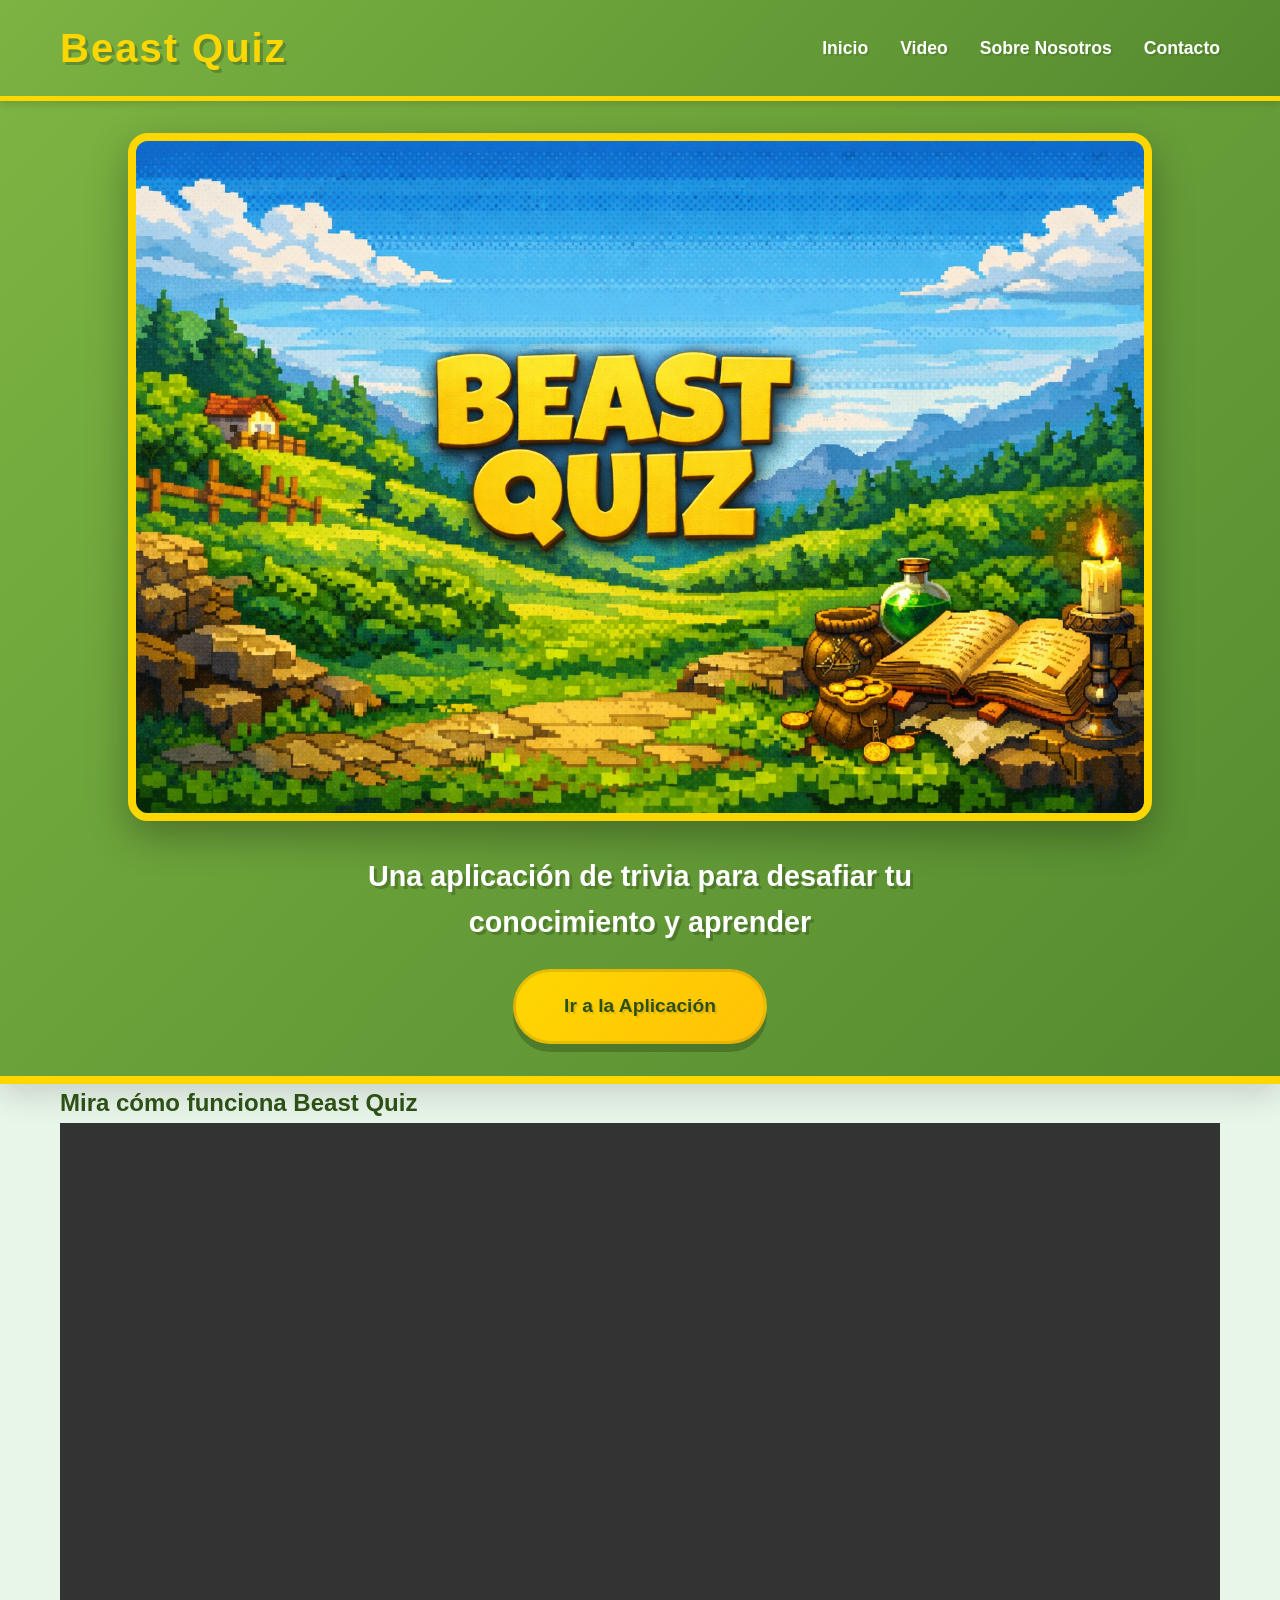
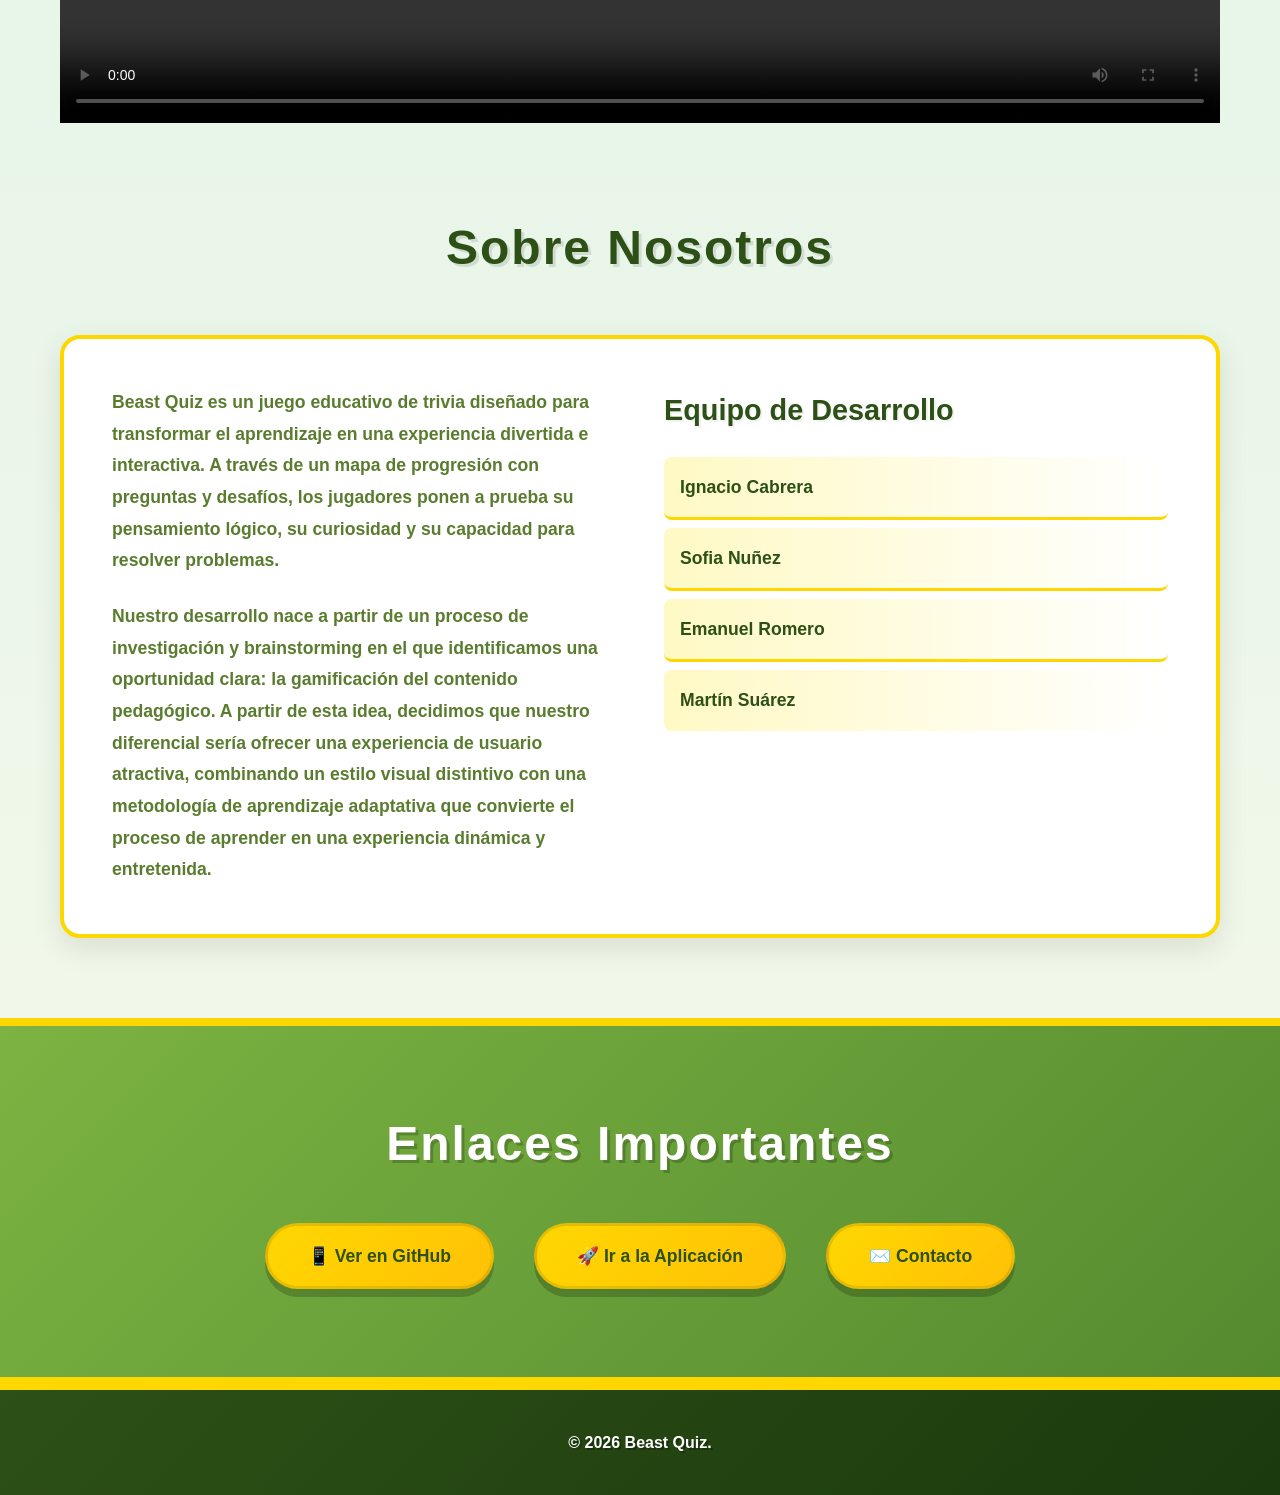
==== index.html @ 19cadb0a "landin page" ====
<!DOCTYPE html>
<html lang="es">
<head>
    <meta charset="UTF-8">
    <meta name="viewport" content="width=device-width, initial-scale=1.0">
    <title> Beast Quiz </title>
    <link rel="stylesheet" href="styles.css">
</head>
<body>
    <!-- HEADER / NAVEGACIÓN -->
    <header class="header">
        <div class="container">
            <div class="logo">
                <h1>Beast Quiz</h1>
            </div>
            <nav class="navbar">
                <ul>
                    <li><a href="#inicio">Inicio</a></li>
                    <li><a href="#video">Video</a></li>
                    <li><a href="#sobre-nosotros">Sobre Nosotros</a></li>
                    <li><a href="#contacto">Contacto</a></li>
                </ul>
            </nav>
        </div>
    </header>

    <!-- SECCIÓN INTRO / HERO BANNER -->
    <section id="inicio" class="hero">
        <div class="hero-content">
            <img src="img/banner2.png" alt="Banner del proyecto" class="hero-image">
            <div class="hero-text">
                <p class="tagline">Una aplicación de trivia para desafiar tu conocimiento y aprender</p>
                <a href="https://bandw-questions.web.app/" class="btn btn-primary">Ir a la Aplicación</a>
            </div>
        </div>
    </section>

    <!-- SECCIÓN VIDEO -->
    <section id="video" class="video-section">
        <div class="container">
            <h2>Mira cómo funciona Beast Quiz</h2>
            <div class="video-container">              
                <video width="100%" height="600" controls>
                    <source src="videos/Demo.mp4" type="video/mp4">
                    Tu navegador no soporta videos HTML5
                </video>
            </div>
        </div>
    </section>

    <!-- SECCIÓN SOBRE NOSOTROS -->
    <section id="sobre-nosotros" class="about">
        <div class="container">
            <h2>Sobre Nosotros</h2>
            <div class="about-content">
                <div class="about-text">
                    <p>
                        Beast Quiz es un juego educativo de trivia diseñado para transformar el aprendizaje en una experiencia divertida e interactiva. A través de un mapa de progresión con preguntas y desafíos, los jugadores ponen a prueba su pensamiento lógico, su curiosidad y su capacidad para resolver problemas.
                    </p>
                    <p>
                        Nuestro desarrollo nace a partir de un proceso de investigación y brainstorming en el que identificamos una oportunidad clara: la gamificación del contenido pedagógico. A partir de esta idea, decidimos que nuestro diferencial sería ofrecer una experiencia de usuario atractiva, combinando un estilo visual distintivo con una metodología de aprendizaje adaptativa que convierte el proceso de aprender en una experiencia dinámica y entretenida.
                    </p>
                </div>
                <div class="team">
                    <h3>Equipo de Desarrollo</h3>
                    <ul class="team-list">
                        <li>Ignacio Cabrera</li>
                        <li>Sofia Nuñez</li>
                        <li>Emanuel Romero</li>
                        <li>Martín Suárez</li>
                    </ul>
                </div>
            </div>
        </div>
    </section>

    <!-- SECCIÓN CONTACTO / FOOTER -->
    <section id="contacto" class="contact">
        <div class="container">
            <h2>Enlaces Importantes</h2>
            <div class="contact-links">
                <a href="https://github.com/padredemellis/trivia-mvp.git" class="link-btn" target="_blank">📱 Ver en GitHub</a>
                <a href="https://bandw-questions.web.app/" class="link-btn" target="_blank">🚀 Ir a la Aplicación</a>
                <a href="contacto.html" class="link-btn">✉️ Contacto</a>
            </div>
        </div>
    </section>

    <!-- FOOTER -->
    <footer class="footer">
        <div class="container">
            <p>&copy; 2026 Beast Quiz.</p>
        </div>
    </footer>

</body>
</html>
---- styles.css ----
/* ===========================
   VARIABLES Y RESET
   =========================== */
:root {
    --primary-color: #FFD700;
    --secondary-color: #FF6B6B;
    --accent-color: #4CAF50;
    --text-dark: #2D5016;
    --text-light: #5A7C2E;
    --bg-light: #E8F5E9;
    --bg-white: #FFFFFF;
    --border-color: #C8E6C9;
    --shadow: 0 10px 30px rgba(0, 0, 0, 0.15);
    --shadow-sm: 0 4px 6px rgba(0, 0, 0, 0.1);
    --green-bg: linear-gradient(135deg, #7CB342 0%, #558B2F 100%);
}

* {
    margin: 0;
    padding: 0;
    box-sizing: border-box;
}

html {
    scroll-behavior: smooth;
}

body {
    font-family: 'Comic Sans MS', 'Trebuchet MS', cursive, sans-serif;
    color: var(--text-dark);
    background-color: var(--bg-light);
    line-height: 1.6;
}

/* ===========================
   CONTENEDOR
   =========================== */
.container {
    max-width: 1200px;
    margin: 0 auto;
    padding: 0 20px;
}

/* ===========================
   HEADER / NAVEGACIÓN
   =========================== */
.header {
    background: linear-gradient(135deg, #7CB342 0%, #558B2F 100%);
    box-shadow: var(--shadow-sm);
    position: sticky;
    top: 0;
    z-index: 100;
    border-bottom: 5px solid var(--primary-color);
}

.header .container {
    display: flex;
    justify-content: space-between;
    align-items: center;
    padding: 1rem 20px;
}

.logo h1 {
    font-size: 2.5rem;
    color: var(--primary-color);
    font-weight: 900;
    text-shadow: 3px 3px 0px rgba(0, 0, 0, 0.2);
    letter-spacing: 2px;
}

.navbar ul {
    display: flex;
    list-style: none;
    gap: 2rem;
}

.navbar a {
    text-decoration: none;
    color: white;
    font-weight: 700;
    transition: all 0.3s ease;
    font-size: 1.1rem;
    text-shadow: 2px 2px 0px rgba(0, 0, 0, 0.1);
}

.navbar a:hover {
    color: var(--primary-color);
    transform: scale(1.1);
}

/* ===========================
   SECCIÓN HERO / INTRO
   =========================== */
.hero {
    background: linear-gradient(135deg, #7CB342 0%, #558B2F 100%);
    color: white;
    padding: 2rem 0;
    text-align: center;
    border-bottom: 8px solid var(--primary-color);
    box-shadow: var(--shadow);
}

.hero-content {
    display: flex;
    flex-direction: column;
    align-items: center;
    gap: 2rem;
}

.hero-image {
    width: 80%;
    max-width: 100%;
    height: auto;
    border-radius: 20px;
    box-shadow: 0 15px 40px rgba(0, 0, 0, 0.3);
    object-fit: cover;
    border: 8px solid var(--primary-color);
}

.hero-text {
    display: flex;
    flex-direction: column;
    gap: 1.5rem;
    align-items: center;
}

.project-title {
    font-size: 4rem;
    font-weight: 900;
    margin-bottom: 0.5rem;
    text-shadow: 4px 4px 0px rgba(0, 0, 0, 0.3),
                 0 0 20px rgba(255, 215, 0, 0.5);
    color: var(--primary-color);
    letter-spacing: 3px;
}

.tagline {
    font-size: 1.8rem;
    font-weight: 700;
    color: white;
    text-shadow: 3px 3px 0px rgba(0, 0, 0, 0.2);
    max-width: 600px;
}

/* ===========================
   BOTONES
   =========================== */
.btn {
    display: inline-block;
    padding: 1.2rem 3rem;
    border-radius: 50px;
    text-decoration: none;
    font-weight: 800;
    transition: all 0.3s ease;
    border: none;
    cursor: pointer;
    font-size: 1.2rem;
    text-shadow: 2px 2px 0px rgba(0, 0, 0, 0.1);
    box-shadow: 0 8px 0px rgba(0, 0, 0, 0.2);
    transform: translateY(0);
}

.btn-primary {
    background: linear-gradient(135deg, var(--primary-color) 0%, #FFC107 100%);
    color: var(--text-dark);
    border: 3px solid rgba(0, 0, 0, 0.1);
}

.btn-primary:hover {
    transform: translateY(-5px);
    box-shadow: 0 12px 0px rgba(0, 0, 0, 0.2);
}

.btn-primary:active {
    transform: translateY(-2px);
    box-shadow: 0 4px 0px rgba(0, 0, 0, 0.2);
}

.link-btn {
    display: inline-block;
    padding: 1rem 2.5rem;
    background: linear-gradient(135deg, var(--primary-color) 0%, #FFC107 100%);
    color: var(--text-dark);
    text-decoration: none;
    border-radius: 50px;
    transition: all 0.3s ease;
    margin: 0.5rem;
    font-weight: 800;
    font-size: 1.1rem;
    border: 3px solid rgba(0, 0, 0, 0.1);
    box-shadow: 0 8px 0px rgba(0, 0, 0, 0.2);
    transform: translateY(0);
}

.link-btn:hover {
    background: linear-gradient(135deg, #FFD700 0%, #FFA500 100%);
    transform: translateY(-4px);
    box-shadow: 0 12px 0px rgba(0, 0, 0, 0.2);
}

/* ===========================
   SECCIÓN CARACTERÍSTICAS
   =========================== */
.features {
    padding: 5rem 0;
    background: linear-gradient(180deg, #E8F5E9 0%, #C8E6C9 100%);
}

.features h2 {
    text-align: center;
    font-size: 3rem;
    margin-bottom: 3rem;
    color: var(--text-dark);
    text-shadow: 3px 3px 0px rgba(0, 0, 0, 0.1);
    font-weight: 900;
    letter-spacing: 2px;
}

.features-grid {
    display: grid;
    grid-template-columns: repeat(auto-fit, minmax(300px, 1fr));
    gap: 2rem;
}

.feature-card {
    background: linear-gradient(135deg, #FFFFFF 0%, #FFF9C4 100%);
    padding: 2.5rem;
    border-radius: 20px;
    box-shadow: 0 10px 30px rgba(0, 0, 0, 0.15);
    transition: all 0.3s ease;
    text-align: center;
    border: 4px solid var(--primary-color);
    transform: translateY(0);
}

.feature-card:hover {
    transform: translateY(-10px) scale(1.05);
    box-shadow: 0 20px 40px rgba(0, 0, 0, 0.2);
}

.feature-card h3 {
    font-size: 1.8rem;
    margin-bottom: 1rem;
    color: var(--text-dark);
    font-weight: 900;
    text-shadow: 2px 2px 0px rgba(0, 0, 0, 0.05);
}

.feature-card p {
    color: var(--text-light);
    margin-bottom: 1.5rem;
    font-weight: 600;
    font-size: 1.05rem;
}

.feature-card img {
    max-width: 100%;
    width: 100%;
    height: auto;
    border-radius: 15px;
    object-fit: cover;
    max-height: 250px;
    border: 3px solid var(--primary-color);
}

/* ===========================
   SECCIÓN SOBRE NOSOTROS
   =========================== */
.about {
    padding: 5rem 0;
    background: linear-gradient(180deg, #E8F5E9 0%, #F1F8E9 100%);
}

.about h2 {
    text-align: center;
    font-size: 3rem;
    margin-bottom: 3rem;
    color: var(--text-dark);
    text-shadow: 3px 3px 0px rgba(0, 0, 0, 0.1);
    font-weight: 900;
    letter-spacing: 2px;
}

.about-content {
    display: grid;
    grid-template-columns: 1fr 1fr;
    gap: 3rem;
    background: white;
    padding: 3rem;
    border-radius: 20px;
    box-shadow: 0 10px 30px rgba(0, 0, 0, 0.1);
    border: 4px solid var(--primary-color);
}

.about-text {
    display: flex;
    flex-direction: column;
    gap: 1.5rem;
}

.about-text p {
    font-size: 1.1rem;
    color: var(--text-light);
    line-height: 1.8;
    font-weight: 600;
}

.team h3 {
    font-size: 1.8rem;
    margin-bottom: 1.5rem;
    color: var(--text-dark);
    font-weight: 900;
    text-shadow: 2px 2px 0px rgba(0, 0, 0, 0.05);
}

.team-list {
    list-style: none;
}

.team-list li {
    padding: 1rem;
    font-size: 1.1rem;
    color: var(--text-dark);
    border-bottom: 3px solid var(--primary-color);
    font-weight: 700;
    background: linear-gradient(90deg, #FFF9C4 0%, transparent 100%);
    border-radius: 8px;
    margin-bottom: 0.5rem;
}

.team-list li:last-child {
    border-bottom: none;
}

/* ===========================
   SECCIÓN CONTACTO
   =========================== */
.contact {
    padding: 5rem 0;
    background: linear-gradient(135deg, #7CB342 0%, #558B2F 100%);
    color: white;
    text-align: center;
    border-top: 8px solid var(--primary-color);
    border-bottom: 8px solid var(--primary-color);
}

.contact h2 {
    font-size: 3rem;
    margin-bottom: 2rem;
    text-shadow: 3px 3px 0px rgba(0, 0, 0, 0.2);
    font-weight: 900;
    letter-spacing: 2px;
}

.contact-links {
    display: flex;
    flex-wrap: wrap;
    justify-content: center;
    gap: 1.5rem;
}

/* ===========================
   FOOTER
   =========================== */
.footer {
    background: linear-gradient(135deg, #2D5016 0%, #1B3A0E 100%);
    color: white;
    text-align: center;
    padding: 2rem 0;
    margin-top: 0;
    border-top: 5px solid var(--primary-color);
}

.footer p {
    margin: 0.5rem 0;
    font-size: 1rem;
    font-weight: 700;
    text-shadow: 2px 2px 0px rgba(0, 0, 0, 0.3);
}

/* ===========================
   RESPONSIVE / MOBILE
   =========================== */
@media (max-width: 768px) {
    .navbar ul {
        flex-direction: column;
        gap: 0.5rem;
        position: absolute;
        top: 100%;
        left: 0;
        right: 0;
        background: linear-gradient(135deg, #7CB342 0%, #558B2F 100%);
        padding: 1rem;
        display: none;
        border-bottom: 4px solid var(--primary-color);
    }

    .navbar ul.active {
        display: flex;
    }

    .project-title {
        font-size: 2.5rem;
    }

    .tagline {
        font-size: 1.3rem;
    }

    .features h2,
    .about h2,
    .contact h2 {
        font-size: 2.2rem;
    }

    .about-content {
        grid-template-columns: 1fr;
    }

    .features-grid {
        grid-template-columns: 1fr;
    }

    .contact-links {
        flex-direction: column;
    }

    .link-btn {
        width: 100%;
        max-width: 300px;
    }

    .logo h1 {
        font-size: 2rem;
    }
}

@media (max-width: 480px) {
    .header .container {
        flex-direction: column;
        gap: 1rem;
    }

    .project-title {
        font-size: 2rem;
    }

    .hero-image {
        border: 4px solid var(--primary-color);
    }

    .tagline {
        font-size: 1rem;
    }

    .hero {
        padding: 1.5rem 0;
    }

    .features,
    .about,
    .contact {
        padding: 2.5rem 0;
    }

    .about-content {
        padding: 1.5rem;
    }
}
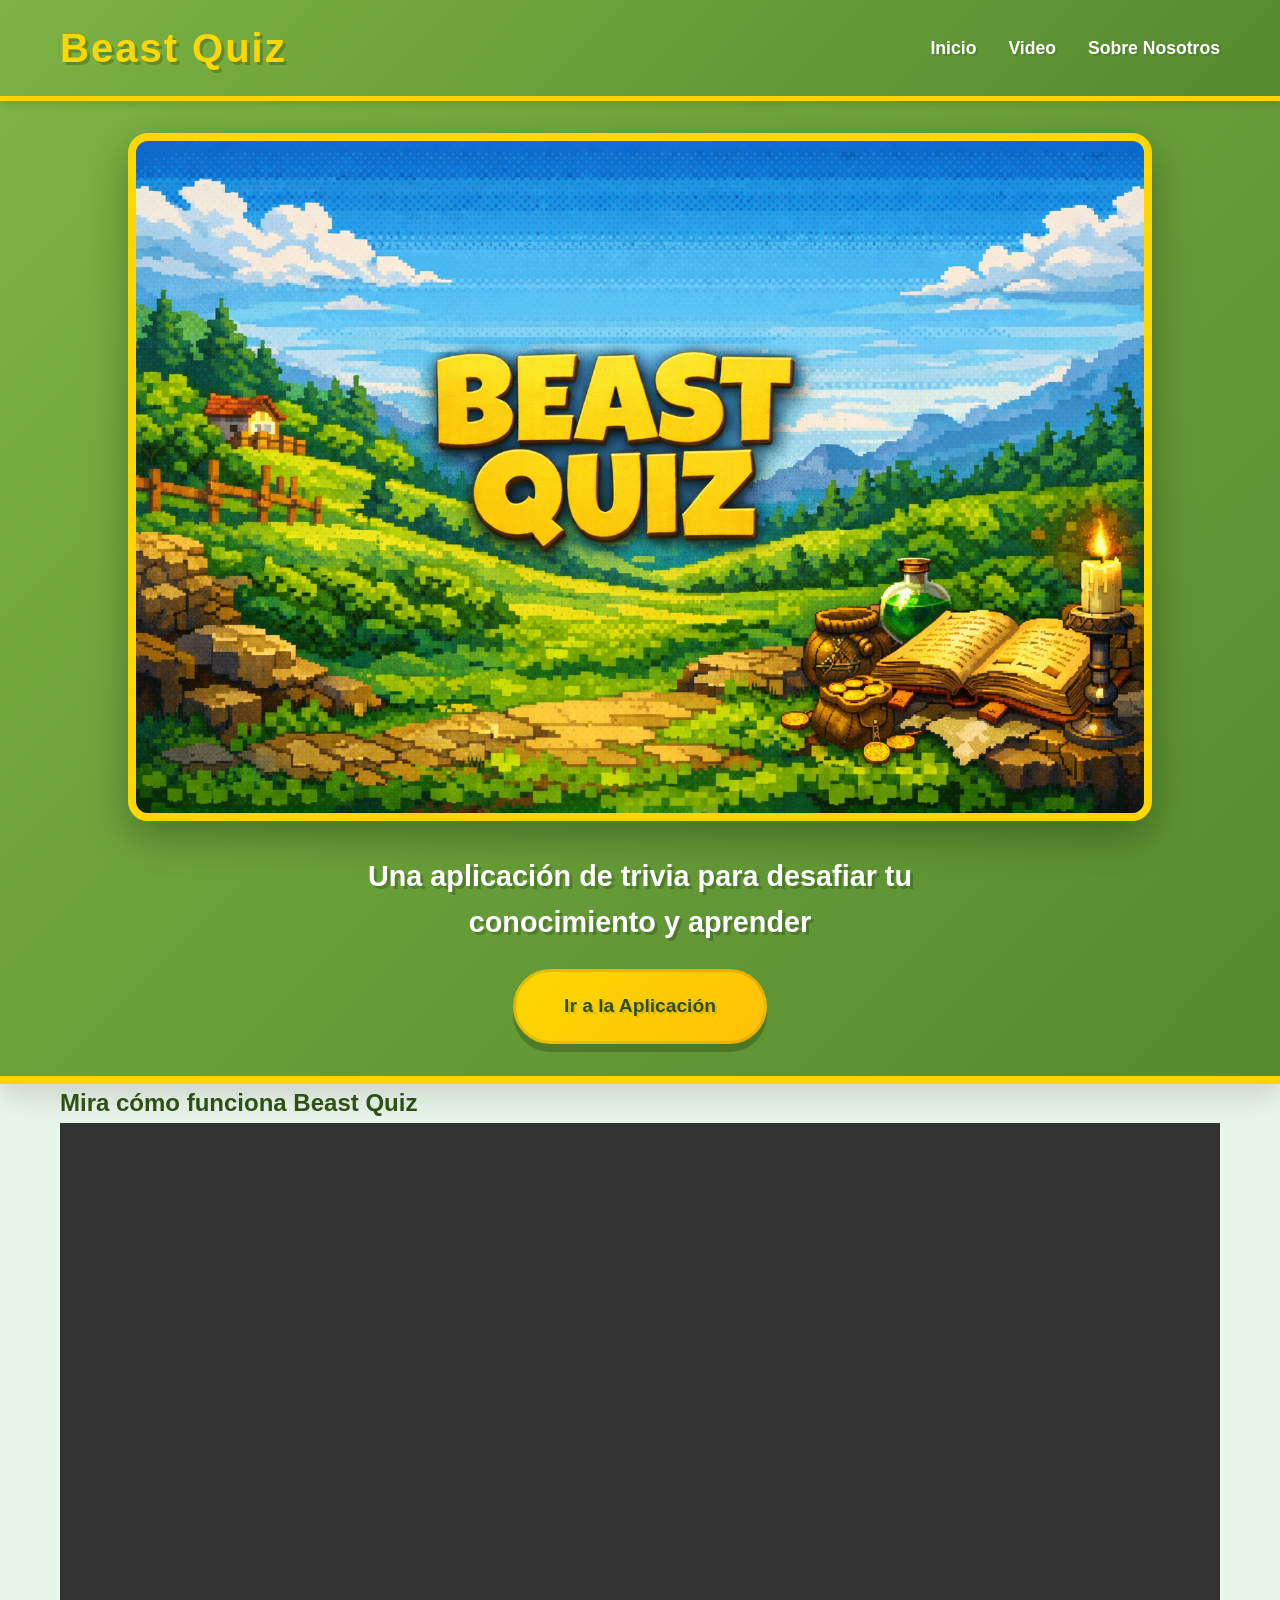
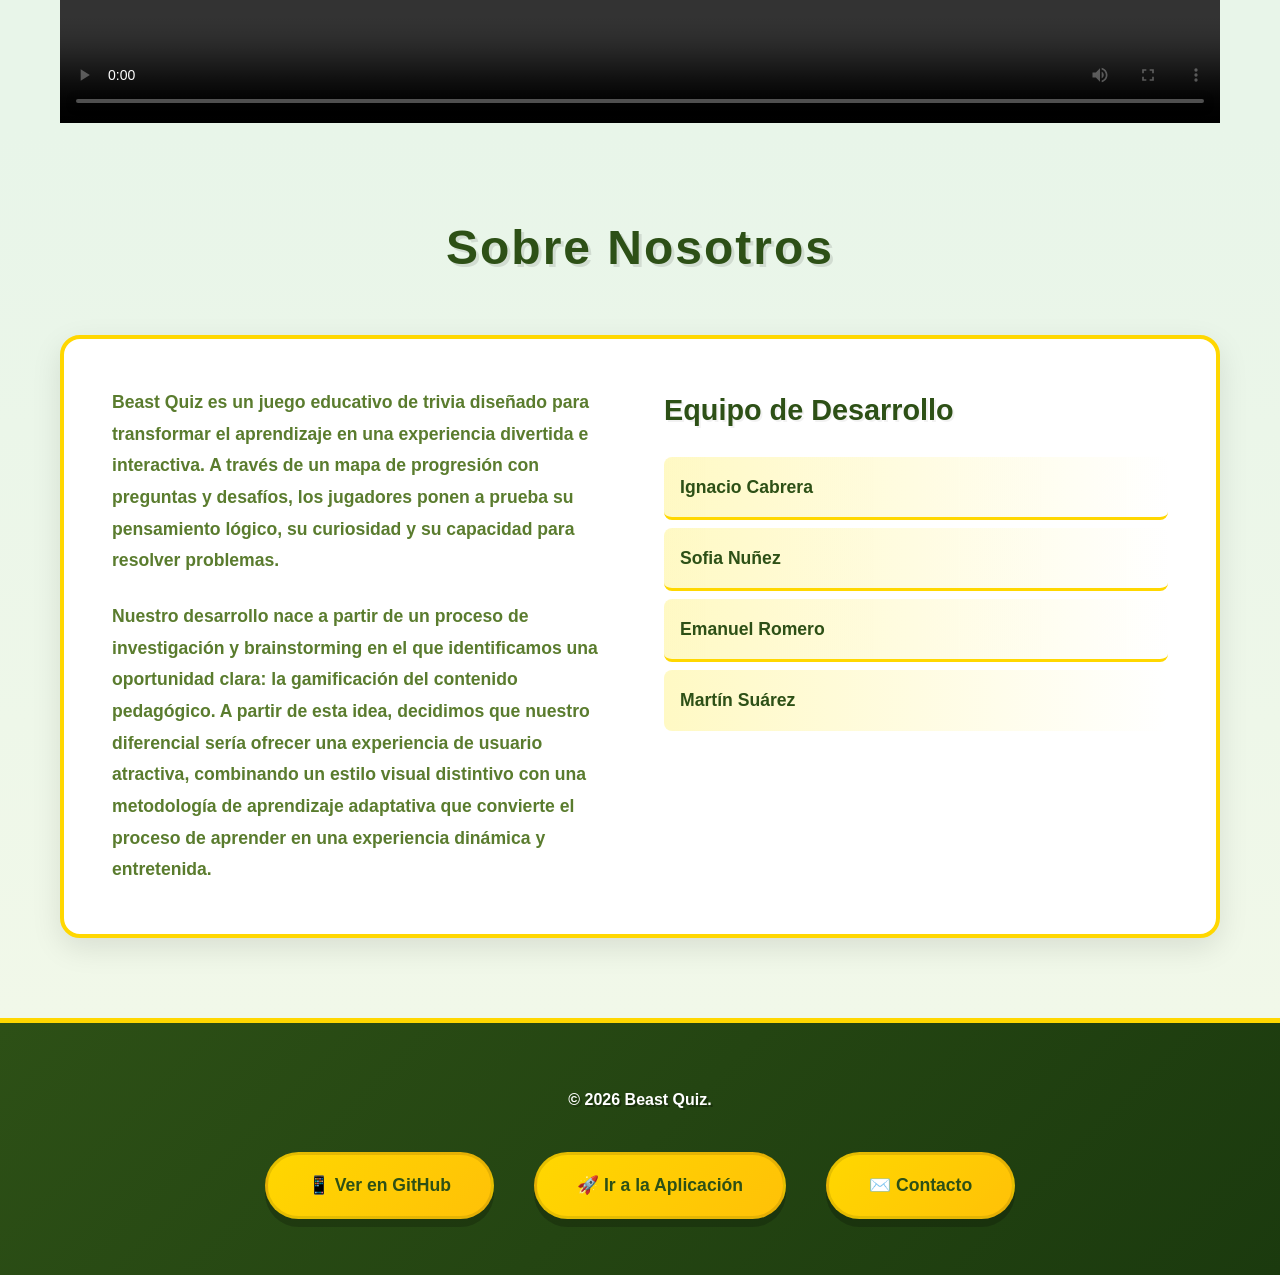
==== commit 6b58a6c1: "fixed" ====
--- a/index.html
+++ b/index.html
@@ -18,7 +18,6 @@
                     <li><a href="#inicio">Inicio</a></li>
                     <li><a href="#video">Video</a></li>
                     <li><a href="#sobre-nosotros">Sobre Nosotros</a></li>
-                    <li><a href="#contacto">Contacto</a></li>
                 </ul>
             </nav>
         </div>
@@ -74,23 +73,16 @@
         </div>
     </section>
 
-    <!-- SECCIÓN CONTACTO / FOOTER -->
-    <section id="contacto" class="contact">
+    <!-- FOOTER -->
+    <footer class="footer">
         <div class="container">
-            <h2>Enlaces Importantes</h2>
-            <div class="contact-links">
+            <p>&copy; 2026 Beast Quiz.</p>
+            <div class="footer-links">
                 <a href="https://github.com/padredemellis/trivia-mvp.git" class="link-btn" target="_blank">📱 Ver en GitHub</a>
                 <a href="https://bandw-questions.web.app/" class="link-btn" target="_blank">🚀 Ir a la Aplicación</a>
                 <a href="contacto.html" class="link-btn">✉️ Contacto</a>
             </div>
         </div>
-    </section>
-
-    <!-- FOOTER -->
-    <footer class="footer">
-        <div class="container">
-            <p>&copy; 2026 Beast Quiz.</p>
-        </div>
     </footer>
 
 </body>
--- a/styles.css
+++ b/styles.css
@@ -366,16 +366,83 @@
     background: linear-gradient(135deg, #2D5016 0%, #1B3A0E 100%);
     color: white;
     text-align: center;
-    padding: 2rem 0;
+    padding: 3rem 0;
     margin-top: 0;
     border-top: 5px solid var(--primary-color);
 }
 
 .footer p {
-    margin: 0.5rem 0;
+    margin: 1rem 0;
     font-size: 1rem;
     font-weight: 700;
     text-shadow: 2px 2px 0px rgba(0, 0, 0, 0.3);
+}
+
+.footer-links {
+    display: flex;
+    flex-wrap: wrap;
+    justify-content: center;
+    gap: 1.5rem;
+    margin-top: 2rem;
+}
+
+.footer .link-btn {
+    display: inline-block;
+    padding: 1rem 2.5rem;
+    background: linear-gradient(135deg, var(--primary-color) 0%, #FFC107 100%);
+    color: var(--text-dark);
+    text-decoration: none;
+    border-radius: 50px;
+    transition: all 0.3s ease;
+    font-weight: 800;
+    font-size: 1.1rem;
+    border: 3px solid rgba(0, 0, 0, 0.1);
+    box-shadow: 0 8px 0px rgba(0, 0, 0, 0.2);
+    transform: translateY(0);
+}
+
+.footer .link-btn:hover {
+    background: linear-gradient(135deg, #FFD700 0%, #FFA500 100%);
+    transform: translateY(-4px);
+    box-shadow: 0 12px 0px rgba(0, 0, 0, 0.2);
+}
+
+/* ===========================
+   RESPONSIVE FOOTER
+   =========================== */
+@media (max-width: 768px) {
+    .footer {
+        padding: 2rem 0;
+    }
+
+    .footer-links {
+        flex-direction: column;
+        gap: 1rem;
+    }
+
+    .footer .link-btn {
+        width: 100%;
+        max-width: 300px;
+    }
+}
+
+@media (max-width: 480px) {
+    .footer {
+        padding: 1.5rem 0;
+    }
+
+    .footer p {
+        font-size: 0.9rem;
+    }
+
+    .footer-links {
+        gap: 0.5rem;
+    }
+
+    .footer .link-btn {
+        padding: 0.8rem 1.5rem;
+        font-size: 0.95rem;
+    }
 }
 
 /* ===========================
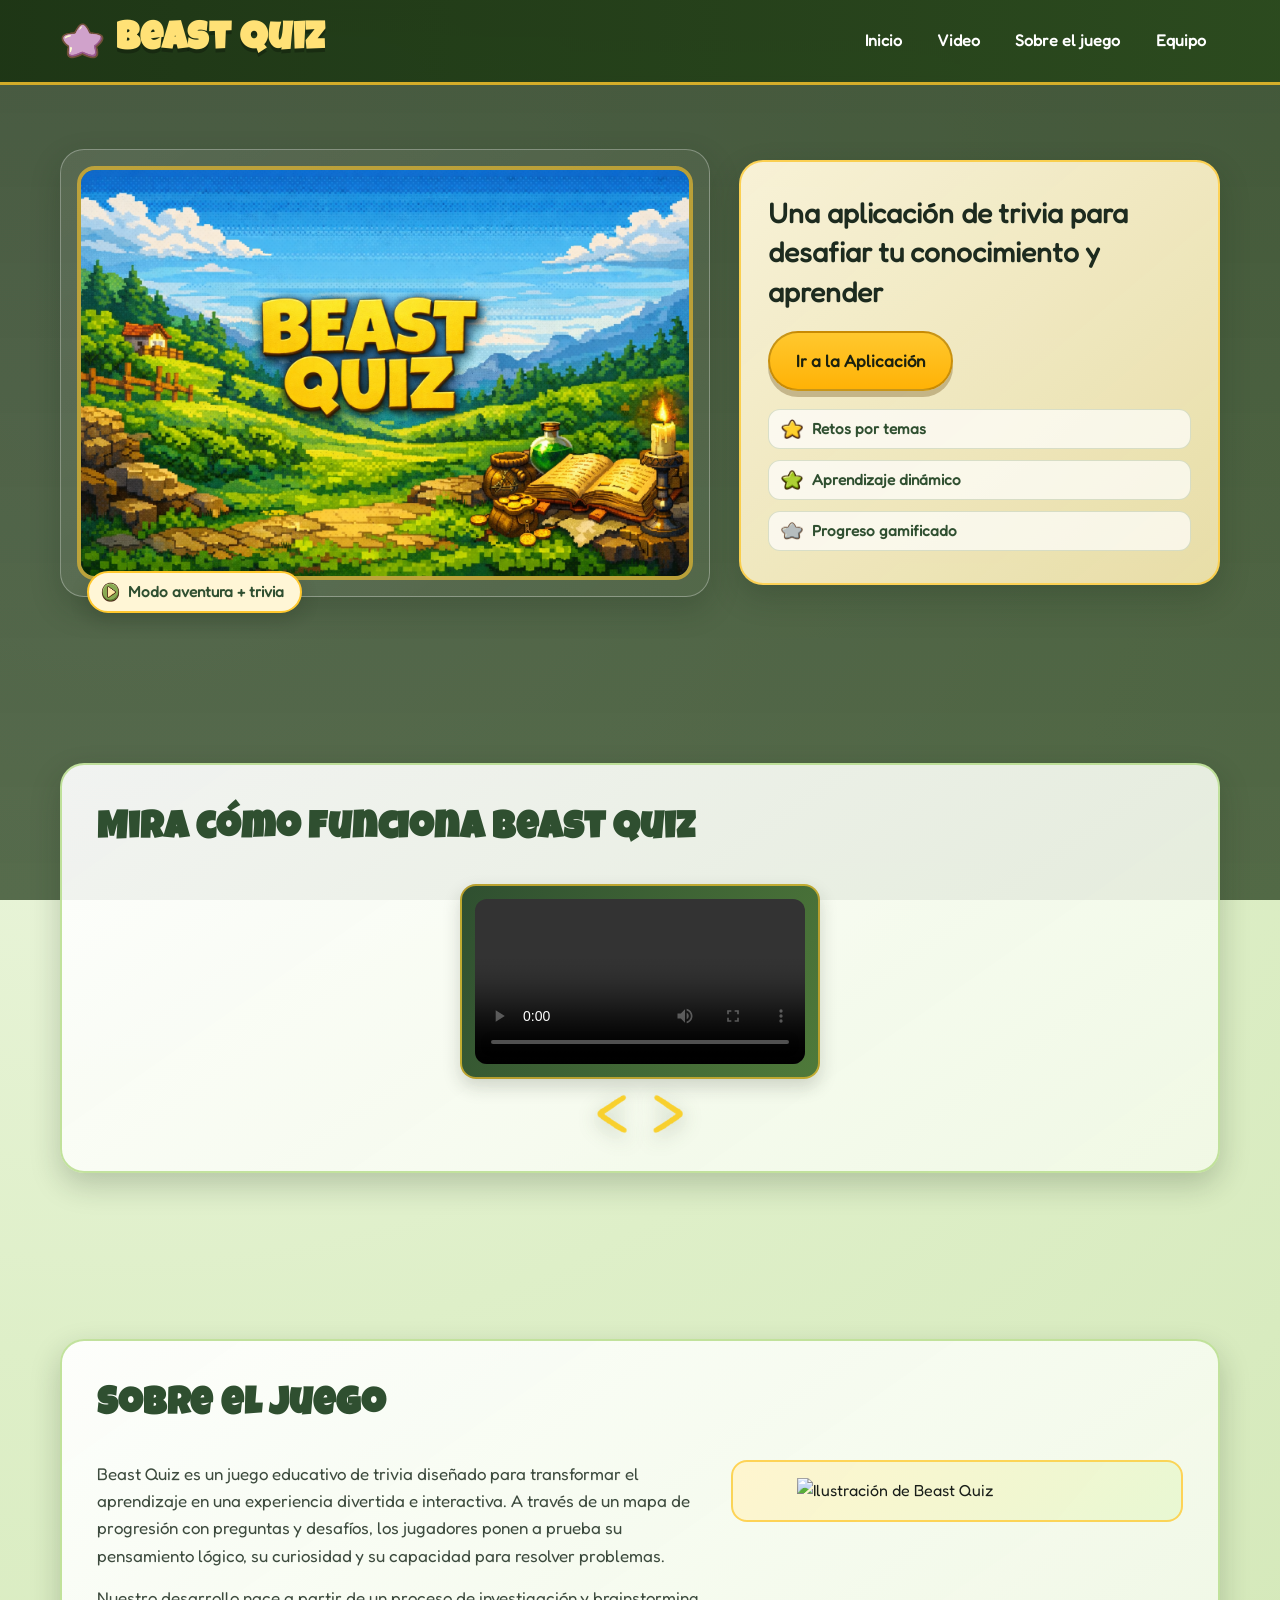
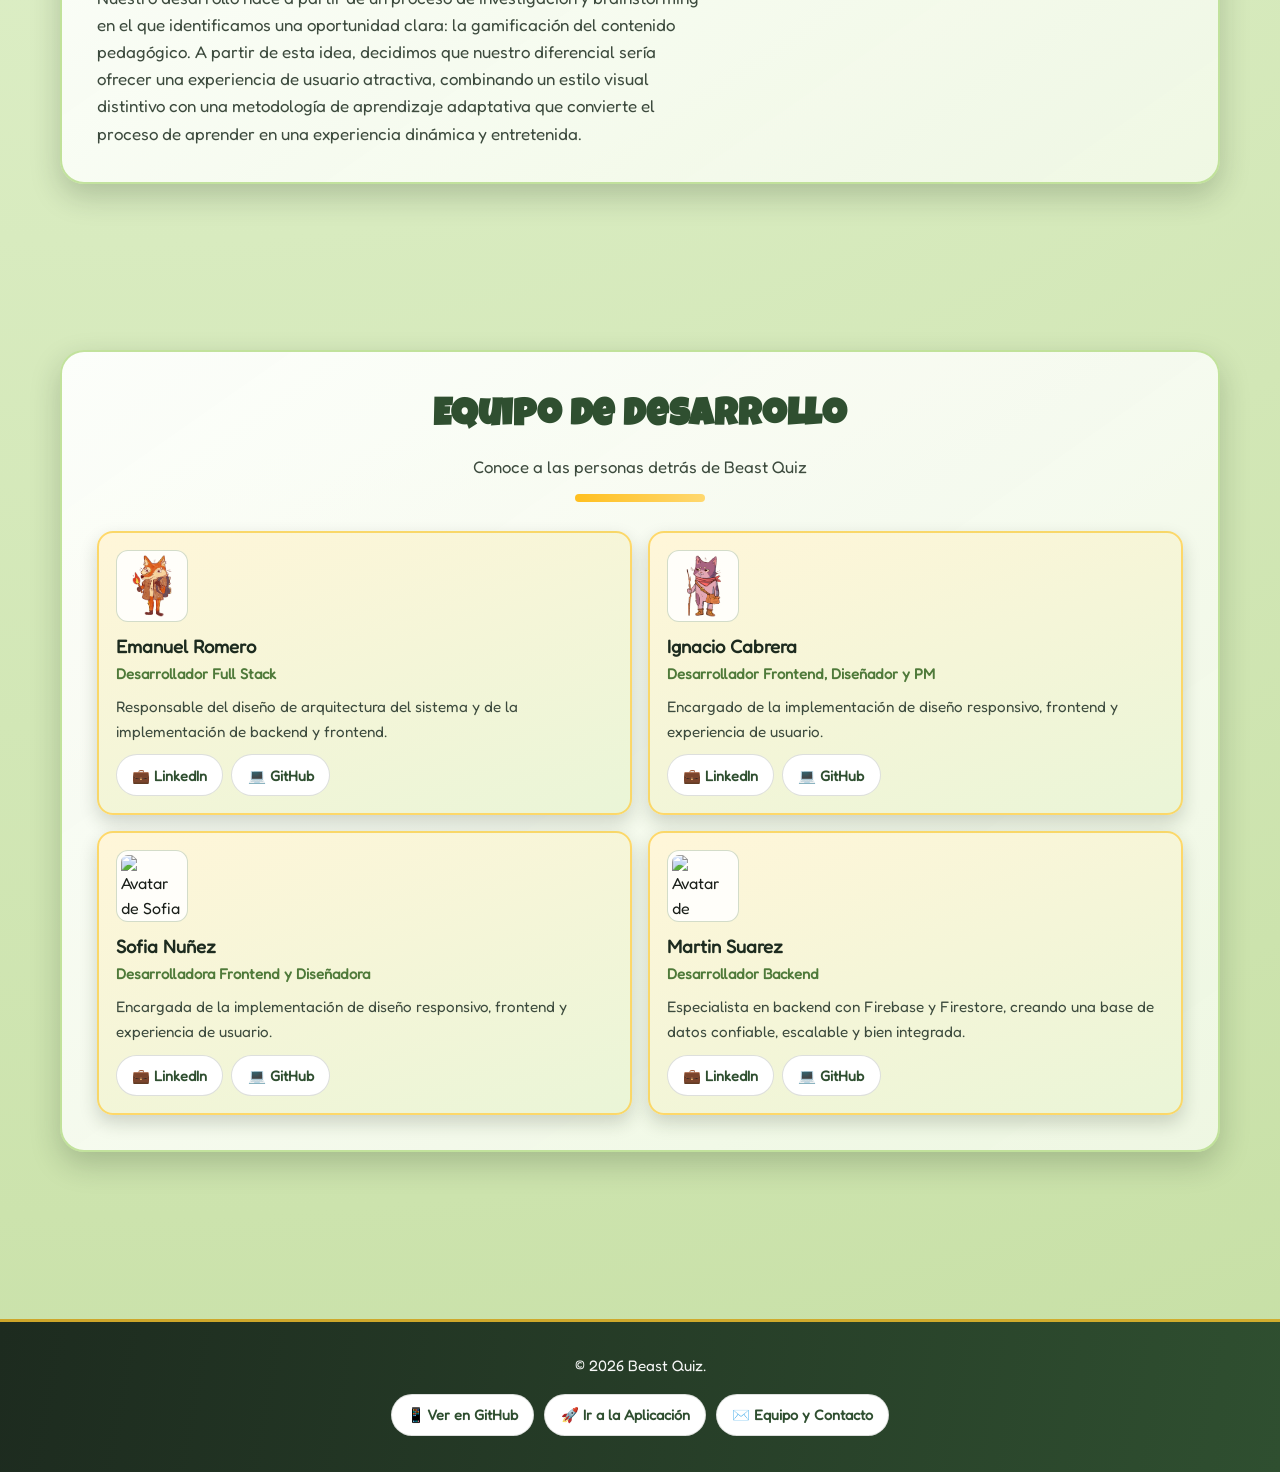
==== commit dc3067c6: "Improve landing design, integrate team section, and update roles" ====
--- a/index.html
+++ b/index.html
@@ -7,17 +7,21 @@
     <link rel="stylesheet" href="styles.css">
 </head>
 <body>
+    <div class="page-bg" aria-hidden="true"></div>
+
     <!-- HEADER / NAVEGACIÓN -->
     <header class="header">
         <div class="container">
             <div class="logo">
+                <img src="assets/images/star_violet.png" alt="" class="logo-icon">
                 <h1>Beast Quiz</h1>
             </div>
             <nav class="navbar">
                 <ul>
                     <li><a href="#inicio">Inicio</a></li>
                     <li><a href="#video">Video</a></li>
-                    <li><a href="#sobre-nosotros">Sobre Nosotros</a></li>
+                    <li><a href="#sobre-nosotros">Sobre el juego</a></li>
+                    <li><a href="#equipo">Equipo</a></li>
                 </ul>
             </nav>
         </div>
@@ -25,11 +29,31 @@
 
     <!-- SECCIÓN INTRO / HERO BANNER -->
     <section id="inicio" class="hero">
-        <div class="hero-content">
-            <img src="img/banner2.png" alt="Banner del proyecto" class="hero-image">
+        <div class="container hero-content">
+            <div class="hero-visual">
+                <img src="img/banner2.png" alt="Banner del proyecto" class="hero-image">
+                <div class="hero-badge">
+                    <img src="assets/images/play2.png" alt="">
+                    <span>Modo aventura + trivia</span>
+                </div>
+            </div>
             <div class="hero-text">
                 <p class="tagline">Una aplicación de trivia para desafiar tu conocimiento y aprender</p>
                 <a href="https://bandw-questions.web.app/" class="btn btn-primary">Ir a la Aplicación</a>
+                <div class="hero-chips">
+                    <div class="chip">
+                        <img src="assets/images/history.png" alt="">
+                        <span>Retos por temas</span>
+                    </div>
+                    <div class="chip">
+                        <img src="assets/images/nature.png" alt="">
+                        <span>Aprendizaje dinámico</span>
+                    </div>
+                    <div class="chip">
+                        <img src="assets/images/star_block.png" alt="">
+                        <span>Progreso gamificado</span>
+                    </div>
+                </div>
             </div>
         </div>
     </section>
@@ -39,18 +63,22 @@
         <div class="container">
             <h2>Mira cómo funciona Beast Quiz</h2>
             <div class="video-container">              
-                <video width="100%" height="600" controls>
+                <video width="100%" controls>
                     <source src="videos/Demo.mp4" type="video/mp4">
                     Tu navegador no soporta videos HTML5
                 </video>
             </div>
+            <div class="video-decoration" aria-hidden="true">
+                <img src="assets/images/left.png" alt="">
+                <img src="assets/images/right.png" alt="">
+            </div>
         </div>
     </section>
 
-    <!-- SECCIÓN SOBRE NOSOTROS -->
+    <!-- SECCIÓN SOBRE EL JUEGO -->
     <section id="sobre-nosotros" class="about">
         <div class="container">
-            <h2>Sobre Nosotros</h2>
+            <h2>Sobre el juego</h2>
             <div class="about-content">
                 <div class="about-text">
                     <p>
@@ -60,14 +88,81 @@
                         Nuestro desarrollo nace a partir de un proceso de investigación y brainstorming en el que identificamos una oportunidad clara: la gamificación del contenido pedagógico. A partir de esta idea, decidimos que nuestro diferencial sería ofrecer una experiencia de usuario atractiva, combinando un estilo visual distintivo con una metodología de aprendizaje adaptativa que convierte el proceso de aprender en una experiencia dinámica y entretenida.
                     </p>
                 </div>
-                <div class="team">
-                    <h3>Equipo de Desarrollo</h3>
-                    <ul class="team-list">
-                        <li>Ignacio Cabrera</li>
-                        <li>Sofia Nuñez</li>
-                        <li>Emanuel Romero</li>
-                        <li>Martín Suárez</li>
-                    </ul>
+                <div class="about-illustration">
+                    <img src="assets/images/background_quiz.png" alt="Ilustración de Beast Quiz" class="about-image">
+                </div>
+            </div>
+        </div>
+    </section>
+
+    <!-- SECCIÓN EQUIPO / CONTACTO -->
+    <section id="equipo" class="team-section">
+        <div class="container">
+            <div class="contact-header">
+                <h2>Equipo de Desarrollo</h2>
+                <p class="contact-subtitle">Conoce a las personas detrás de Beast Quiz</p>
+                <div class="header-divider"></div>
+            </div>
+
+            <div class="team-members">
+                <div class="member-card">
+                    <img src="assets/images/skin_fox.png" alt="Avatar de Emanuel" class="member-avatar">
+                    <div class="member-header">
+                        <h3>Emanuel Romero</h3>
+                        <p class="member-role">Desarrollador Full Stack</p>
+                    </div>
+                    <div class="member-bio">
+                        <p>Responsable del diseño de arquitectura del sistema y de la implementación de backend y frontend.</p>
+                    </div>
+                    <div class="member-links">
+                        <a href="https://www.linkedin.com/in/luis-emanuel-romero-duarte" target="_blank" class="member-btn linkedin">💼 LinkedIn</a>
+                        <a href="https://github.com/padredemellis" target="_blank" class="member-btn github">💻 GitHub</a>
+                    </div>
+                </div>
+
+                <div class="member-card">
+                    <img src="assets/images/skin_cat.png" alt="Avatar de Ignacio" class="member-avatar">
+                    <div class="member-header">
+                        <h3>Ignacio Cabrera</h3>
+                        <p class="member-role">Desarrollador Frontend, Diseñador y PM</p>
+                    </div>
+                    <div class="member-bio">
+                        <p>Encargado de la implementación de diseño responsivo, frontend y experiencia de usuario.</p>
+                    </div>
+                    <div class="member-links">
+                        <a href="https://www.linkedin.com/in/ignacio-cabrera18" target="_blank" class="member-btn linkedin">💼 LinkedIn</a>
+                        <a href="https://github.com/IgnacioCabrera18" target="_blank" class="member-btn github">💻 GitHub</a>
+                    </div>
+                </div>
+
+                <div class="member-card">
+                    <img src="assets/images/quiz_sheep.png" alt="Avatar de Sofia" class="member-avatar">
+                    <div class="member-header">
+                        <h3>Sofia Nuñez</h3>
+                        <p class="member-role">Desarrolladora Frontend y Diseñadora</p>
+                    </div>
+                    <div class="member-bio">
+                        <p>Encargada de la implementación de diseño responsivo, frontend y experiencia de usuario.</p>
+                    </div>
+                    <div class="member-links">
+                        <a href="https://www.linkedin.com/in/sofia-nu%C3%B1ez-19637a35b/" target="_blank" class="member-btn linkedin">💼 LinkedIn</a>
+                        <a href="https://github.com/sofia1098" target="_blank" class="member-btn github">💻 GitHub</a>
+                    </div>
+                </div>
+
+                <div class="member-card">
+                    <img src="assets/images/quiz_frong.png" alt="Avatar de Martin" class="member-avatar">
+                    <div class="member-header">
+                        <h3>Martin Suarez</h3>
+                        <p class="member-role">Desarrollador Backend</p>
+                    </div>
+                    <div class="member-bio">
+                        <p>Especialista en backend con Firebase y Firestore, creando una base de datos confiable, escalable y bien integrada.</p>
+                    </div>
+                    <div class="member-links">
+                        <a href="https://www.linkedin.com/in/martín-suárez/" target="_blank" class="member-btn linkedin">💼 LinkedIn</a>
+                        <a href="https://github.com/4zMarto" target="_blank" class="member-btn github">💻 GitHub</a>
+                    </div>
                 </div>
             </div>
         </div>
@@ -80,7 +175,7 @@
             <div class="footer-links">
                 <a href="https://github.com/padredemellis/trivia-mvp.git" class="link-btn" target="_blank">📱 Ver en GitHub</a>
                 <a href="https://bandw-questions.web.app/" class="link-btn" target="_blank">🚀 Ir a la Aplicación</a>
-                <a href="contacto.html" class="link-btn">✉️ Contacto</a>
+                <a href="#equipo" class="link-btn">✉️ Equipo y Contacto</a>
             </div>
         </div>
     </footer>
--- a/styles.css
+++ b/styles.css
@@ -1,18 +1,31 @@
-/* ===========================
-   VARIABLES Y RESET
-   =========================== */
+@font-face {
+    font-family: 'Fredoka';
+    src: url('assets/fonts/Fredoka-Regular.ttf') format('truetype');
+    font-display: swap;
+}
+
+@font-face {
+    font-family: 'Luckiest Guy';
+    src: url('assets/fonts/LuckiestGuy-Regular.ttf') format('truetype');
+    font-display: swap;
+}
+
 :root {
-    --primary-color: #FFD700;
-    --secondary-color: #FF6B6B;
-    --accent-color: #4CAF50;
-    --text-dark: #2D5016;
-    --text-light: #5A7C2E;
-    --bg-light: #E8F5E9;
-    --bg-white: #FFFFFF;
-    --border-color: #C8E6C9;
-    --shadow: 0 10px 30px rgba(0, 0, 0, 0.15);
-    --shadow-sm: 0 4px 6px rgba(0, 0, 0, 0.1);
-    --green-bg: linear-gradient(135deg, #7CB342 0%, #558B2F 100%);
+    --forest-900: #1d2b1f;
+    --forest-700: #2f4f30;
+    --forest-500: #4f7a3a;
+    --leaf-300: #b8dd8e;
+    --cream: #fff6d6;
+    --amber: #ffc82e;
+    --sun: #ffe176;
+    --white: #ffffff;
+    --ink: #1a1f1a;
+    --muted: #3d4b3e;
+    --radius-xl: 24px;
+    --radius-lg: 16px;
+    --shadow-soft: 0 12px 30px rgba(25, 40, 22, 0.22);
+    --shadow-card: 0 8px 18px rgba(25, 40, 22, 0.18);
+    --section-space: 5.2rem;
 }
 
 * {
@@ -26,291 +39,306 @@
 }
 
 body {
-    font-family: 'Comic Sans MS', 'Trebuchet MS', cursive, sans-serif;
-    color: var(--text-dark);
-    background-color: var(--bg-light);
+    font-family: 'Fredoka', 'Trebuchet MS', sans-serif;
+    color: var(--ink);
     line-height: 1.6;
-}
-
-/* ===========================
-   CONTENEDOR
-   =========================== */
+    background: radial-gradient(circle at 10% 10%, #f3f9e9 0%, #deefc8 35%, #c6dfa4 100%);
+    overflow-x: hidden;
+    position: relative;
+}
+
+.page-bg {
+    position: fixed;
+    inset: 0;
+    z-index: -2;
+    background-image: linear-gradient(rgba(16, 35, 12, 0.75), rgba(27, 48, 20, 0.7)), url('assets/images/Background_forest.png');
+    background-size: cover;
+    background-position: center;
+    filter: saturate(1.15);
+}
+
 .container {
-    max-width: 1200px;
+    width: min(1160px, calc(100% - 2rem));
     margin: 0 auto;
-    padding: 0 20px;
-}
-
-/* ===========================
-   HEADER / NAVEGACIÓN
-   =========================== */
+}
+
 .header {
-    background: linear-gradient(135deg, #7CB342 0%, #558B2F 100%);
-    box-shadow: var(--shadow-sm);
     position: sticky;
     top: 0;
     z-index: 100;
-    border-bottom: 5px solid var(--primary-color);
+    backdrop-filter: blur(6px);
+    background: linear-gradient(90deg, rgba(27, 52, 19, 0.93), rgba(42, 73, 29, 0.92));
+    border-bottom: 3px solid rgba(255, 200, 46, 0.8);
 }
 
 .header .container {
+    min-height: 82px;
     display: flex;
     justify-content: space-between;
     align-items: center;
-    padding: 1rem 20px;
+    gap: 1rem;
+}
+
+.logo {
+    display: flex;
+    align-items: center;
+    gap: 0.75rem;
+}
+
+.logo-icon {
+    width: 44px;
+    height: 44px;
+    object-fit: contain;
 }
 
 .logo h1 {
-    font-size: 2.5rem;
-    color: var(--primary-color);
-    font-weight: 900;
-    text-shadow: 3px 3px 0px rgba(0, 0, 0, 0.2);
-    letter-spacing: 2px;
+    font-family: 'Luckiest Guy', cursive;
+    font-size: clamp(1.8rem, 2vw + 1rem, 2.45rem);
+    letter-spacing: 1px;
+    color: var(--sun);
+    text-shadow: 0 4px 0 rgba(0, 0, 0, 0.26);
 }
 
 .navbar ul {
-    display: flex;
     list-style: none;
-    gap: 2rem;
+    display: flex;
+    flex-wrap: wrap;
+    justify-content: flex-end;
+    gap: 0.4rem;
 }
 
 .navbar a {
     text-decoration: none;
-    color: white;
-    font-weight: 700;
-    transition: all 0.3s ease;
-    font-size: 1.1rem;
-    text-shadow: 2px 2px 0px rgba(0, 0, 0, 0.1);
-}
-
-.navbar a:hover {
-    color: var(--primary-color);
-    transform: scale(1.1);
-}
-
-/* ===========================
-   SECCIÓN HERO / INTRO
-   =========================== */
+    color: var(--white);
+    font-weight: 600;
+    padding: 0.45rem 0.9rem;
+    border-radius: 999px;
+    transition: 0.2s ease;
+}
+
+.navbar a:hover,
+.navbar a:focus-visible {
+    background-color: rgba(255, 225, 118, 0.22);
+    color: var(--sun);
+}
+
 .hero {
-    background: linear-gradient(135deg, #7CB342 0%, #558B2F 100%);
-    color: white;
-    padding: 2rem 0;
-    text-align: center;
-    border-bottom: 8px solid var(--primary-color);
-    box-shadow: var(--shadow);
+    padding: calc(var(--section-space) - 1.2rem) 0 var(--section-space);
 }
 
 .hero-content {
-    display: flex;
-    flex-direction: column;
+    display: grid;
+    grid-template-columns: 1.15fr 0.85fr;
+    gap: 1.8rem;
     align-items: center;
-    gap: 2rem;
+}
+
+.hero-visual {
+    background: linear-gradient(145deg, rgba(255, 255, 255, 0.08), rgba(255, 255, 255, 0.02));
+    border: 1px solid rgba(255, 255, 255, 0.3);
+    border-radius: var(--radius-xl);
+    padding: 1rem;
+    box-shadow: var(--shadow-soft);
+    position: relative;
 }
 
 .hero-image {
-    width: 80%;
-    max-width: 100%;
-    height: auto;
-    border-radius: 20px;
-    box-shadow: 0 15px 40px rgba(0, 0, 0, 0.3);
-    object-fit: cover;
-    border: 8px solid var(--primary-color);
+    width: 100%;
+    border-radius: calc(var(--radius-xl) - 6px);
+    border: 4px solid rgba(255, 200, 46, 0.6);
+    display: block;
+}
+
+.hero-badge {
+    position: absolute;
+    left: 1.6rem;
+    bottom: -1.1rem;
+    background: var(--cream);
+    color: var(--forest-700);
+    border-radius: 999px;
+    border: 2px solid var(--amber);
+    padding: 0.45rem 1rem 0.45rem 0.75rem;
+    display: inline-flex;
+    align-items: center;
+    gap: 0.45rem;
+    font-size: 0.95rem;
+    font-weight: 600;
+    box-shadow: var(--shadow-card);
+}
+
+.hero-badge img {
+    width: 20px;
+    height: 20px;
 }
 
 .hero-text {
-    display: flex;
-    flex-direction: column;
-    gap: 1.5rem;
-    align-items: center;
-}
-
-.project-title {
-    font-size: 4rem;
-    font-weight: 900;
-    margin-bottom: 0.5rem;
-    text-shadow: 4px 4px 0px rgba(0, 0, 0, 0.3),
-                 0 0 20px rgba(255, 215, 0, 0.5);
-    color: var(--primary-color);
-    letter-spacing: 3px;
+    background: linear-gradient(140deg, rgba(255, 248, 221, 0.96), rgba(245, 232, 176, 0.92));
+    border: 2px solid rgba(255, 200, 46, 0.75);
+    border-radius: var(--radius-xl);
+    padding: 2rem 1.7rem;
+    box-shadow: var(--shadow-soft);
 }
 
 .tagline {
-    font-size: 1.8rem;
-    font-weight: 700;
-    color: white;
-    text-shadow: 3px 3px 0px rgba(0, 0, 0, 0.2);
-    max-width: 600px;
-}
-
-/* ===========================
-   BOTONES
-   =========================== */
+    font-size: clamp(1.2rem, 1.5vw + 0.8rem, 1.75rem);
+    font-weight: 600;
+    line-height: 1.4;
+    margin-bottom: 1.2rem;
+    color: var(--forest-900);
+}
+
 .btn {
     display: inline-block;
-    padding: 1.2rem 3rem;
-    border-radius: 50px;
     text-decoration: none;
-    font-weight: 800;
-    transition: all 0.3s ease;
-    border: none;
+    border-radius: 999px;
+    border: 0;
     cursor: pointer;
-    font-size: 1.2rem;
-    text-shadow: 2px 2px 0px rgba(0, 0, 0, 0.1);
-    box-shadow: 0 8px 0px rgba(0, 0, 0, 0.2);
-    transform: translateY(0);
+    font-family: inherit;
 }
 
 .btn-primary {
-    background: linear-gradient(135deg, var(--primary-color) 0%, #FFC107 100%);
-    color: var(--text-dark);
-    border: 3px solid rgba(0, 0, 0, 0.1);
-}
-
-.btn-primary:hover {
-    transform: translateY(-5px);
-    box-shadow: 0 12px 0px rgba(0, 0, 0, 0.2);
-}
-
-.btn-primary:active {
+    background: linear-gradient(180deg, var(--amber), #ffb206);
+    color: #1b210f;
+    padding: 0.9rem 1.6rem;
+    font-size: 1.06rem;
+    font-weight: 700;
+    border: 2px solid rgba(141, 94, 0, 0.48);
+    box-shadow: 0 6px 0 rgba(95, 62, 0, 0.3);
+    transition: transform 0.2s ease, box-shadow 0.2s ease;
+}
+
+.btn-primary:hover,
+.btn-primary:focus-visible {
     transform: translateY(-2px);
-    box-shadow: 0 4px 0px rgba(0, 0, 0, 0.2);
-}
-
-.link-btn {
-    display: inline-block;
-    padding: 1rem 2.5rem;
-    background: linear-gradient(135deg, var(--primary-color) 0%, #FFC107 100%);
-    color: var(--text-dark);
-    text-decoration: none;
-    border-radius: 50px;
-    transition: all 0.3s ease;
-    margin: 0.5rem;
-    font-weight: 800;
-    font-size: 1.1rem;
-    border: 3px solid rgba(0, 0, 0, 0.1);
-    box-shadow: 0 8px 0px rgba(0, 0, 0, 0.2);
-    transform: translateY(0);
-}
-
-.link-btn:hover {
-    background: linear-gradient(135deg, #FFD700 0%, #FFA500 100%);
-    transform: translateY(-4px);
-    box-shadow: 0 12px 0px rgba(0, 0, 0, 0.2);
-}
-
-/* ===========================
-   SECCIÓN CARACTERÍSTICAS
-   =========================== */
-.features {
-    padding: 5rem 0;
-    background: linear-gradient(180deg, #E8F5E9 0%, #C8E6C9 100%);
-}
-
-.features h2 {
-    text-align: center;
-    font-size: 3rem;
-    margin-bottom: 3rem;
-    color: var(--text-dark);
-    text-shadow: 3px 3px 0px rgba(0, 0, 0, 0.1);
-    font-weight: 900;
-    letter-spacing: 2px;
-}
-
-.features-grid {
+    box-shadow: 0 10px 0 rgba(95, 62, 0, 0.22);
+}
+
+.hero-chips {
+    margin-top: 1.1rem;
     display: grid;
-    grid-template-columns: repeat(auto-fit, minmax(300px, 1fr));
-    gap: 2rem;
-}
-
-.feature-card {
-    background: linear-gradient(135deg, #FFFFFF 0%, #FFF9C4 100%);
-    padding: 2.5rem;
-    border-radius: 20px;
-    box-shadow: 0 10px 30px rgba(0, 0, 0, 0.15);
-    transition: all 0.3s ease;
-    text-align: center;
-    border: 4px solid var(--primary-color);
-    transform: translateY(0);
-}
-
-.feature-card:hover {
-    transform: translateY(-10px) scale(1.05);
-    box-shadow: 0 20px 40px rgba(0, 0, 0, 0.2);
-}
-
-.feature-card h3 {
-    font-size: 1.8rem;
-    margin-bottom: 1rem;
-    color: var(--text-dark);
-    font-weight: 900;
-    text-shadow: 2px 2px 0px rgba(0, 0, 0, 0.05);
-}
-
-.feature-card p {
-    color: var(--text-light);
-    margin-bottom: 1.5rem;
+    gap: 0.65rem;
+}
+
+.chip {
+    display: flex;
+    align-items: center;
+    gap: 0.6rem;
+    border-radius: 12px;
+    background: rgba(255, 255, 255, 0.7);
+    border: 1px solid rgba(79, 122, 58, 0.2);
+    padding: 0.45rem 0.7rem;
+    font-size: 0.95rem;
+    color: var(--forest-700);
     font-weight: 600;
-    font-size: 1.05rem;
-}
-
-.feature-card img {
-    max-width: 100%;
+}
+
+.chip img {
+    width: 22px;
+    height: 22px;
+    object-fit: contain;
+}
+
+.video-section,
+.about,
+.team-section,
+.contact-page {
+    padding: var(--section-space) 0;
+}
+
+.video-section .container,
+.about .container,
+.team-section .container,
+.contact-page .container {
+    background: linear-gradient(145deg, rgba(255, 255, 255, 0.92), rgba(242, 249, 232, 0.9));
+    border: 2px solid rgba(184, 221, 142, 0.85);
+    border-radius: var(--radius-xl);
+    box-shadow: var(--shadow-soft);
+    padding: 2.2rem;
+}
+
+.video-section h2,
+.about h2,
+.contact-header h1 {
+    font-family: 'Luckiest Guy', cursive;
+    font-size: clamp(1.8rem, 2vw + 0.8rem, 2.7rem);
+    color: var(--forest-700);
+    margin-bottom: 1.4rem;
+    letter-spacing: 0.8px;
+}
+
+.video-container {
+    background: linear-gradient(120deg, #2f4f30, #4f7a3a);
+    padding: 0.8rem;
+    width: min(100%, 360px);
+    margin-inline: auto;
+    border-radius: var(--radius-lg);
+    border: 2px solid rgba(255, 200, 46, 0.65);
+    box-shadow: var(--shadow-card);
+}
+
+.video-container video {
+    border-radius: 12px;
+    display: block;
     width: 100%;
     height: auto;
-    border-radius: 15px;
-    object-fit: cover;
-    max-height: 250px;
-    border: 3px solid var(--primary-color);
-}
-
-/* ===========================
-   SECCIÓN SOBRE NOSOTROS
-   =========================== */
-.about {
-    padding: 5rem 0;
-    background: linear-gradient(180deg, #E8F5E9 0%, #F1F8E9 100%);
-}
-
-.about h2 {
-    text-align: center;
-    font-size: 3rem;
-    margin-bottom: 3rem;
-    color: var(--text-dark);
-    text-shadow: 3px 3px 0px rgba(0, 0, 0, 0.1);
-    font-weight: 900;
-    letter-spacing: 2px;
+}
+
+.video-decoration {
+    display: flex;
+    justify-content: center;
+    gap: 0.8rem;
+    margin-top: 0.8rem;
+}
+
+.video-decoration img {
+    width: 44px;
+    height: 44px;
+    filter: drop-shadow(0 5px 10px rgba(45, 70, 31, 0.32));
 }
 
 .about-content {
     display: grid;
-    grid-template-columns: 1fr 1fr;
-    gap: 3rem;
-    background: white;
-    padding: 3rem;
-    border-radius: 20px;
-    box-shadow: 0 10px 30px rgba(0, 0, 0, 0.1);
-    border: 4px solid var(--primary-color);
+    grid-template-columns: 1.15fr 0.85fr;
+    gap: 1.4rem;
+    align-items: start;
+}
+
+.about-illustration {
+    background: linear-gradient(130deg, rgba(255, 245, 204, 0.95), rgba(232, 247, 209, 0.94));
+    border-radius: var(--radius-lg);
+    border: 2px solid rgba(255, 200, 46, 0.75);
+    padding: 1rem;
+}
+
+.about-image {
+    width: 100%;
+    max-width: 320px;
+    margin-inline: auto;
+    display: block;
+    object-fit: contain;
 }
 
 .about-text {
-    display: flex;
-    flex-direction: column;
-    gap: 1.5rem;
+    display: grid;
+    gap: 0.95rem;
 }
 
 .about-text p {
-    font-size: 1.1rem;
-    color: var(--text-light);
-    line-height: 1.8;
-    font-weight: 600;
+    font-size: 1.06rem;
+    color: var(--muted);
+}
+
+.team {
+    background: linear-gradient(130deg, rgba(255, 245, 204, 0.95), rgba(232, 247, 209, 0.94));
+    border-radius: var(--radius-lg);
+    border: 2px solid rgba(255, 200, 46, 0.75);
+    padding: 1.2rem;
 }
 
 .team h3 {
-    font-size: 1.8rem;
-    margin-bottom: 1.5rem;
-    color: var(--text-dark);
-    font-weight: 900;
-    text-shadow: 2px 2px 0px rgba(0, 0, 0, 0.05);
+    font-size: 1.3rem;
+    color: var(--forest-700);
+    margin-bottom: 0.7rem;
 }
 
 .team-list {
@@ -318,219 +346,229 @@
 }
 
 .team-list li {
-    padding: 1rem;
-    font-size: 1.1rem;
-    color: var(--text-dark);
-    border-bottom: 3px solid var(--primary-color);
+    border-radius: 10px;
+    padding: 0.45rem 0.6rem;
+    background: rgba(255, 255, 255, 0.72);
+    margin-bottom: 0.42rem;
+    font-weight: 600;
+    color: var(--forest-900);
+}
+
+.team-list li:last-child {
+    margin-bottom: 0;
+}
+
+.team-image {
+    margin-top: 1rem;
+    width: min(240px, 100%);
+    display: block;
+    margin-left: auto;
+    margin-right: auto;
+}
+
+.contact-header {
+    text-align: center;
+    margin-bottom: 1.8rem;
+}
+
+.team-section .contact-header h2 {
+    font-family: 'Luckiest Guy', cursive;
+    font-size: clamp(1.8rem, 2vw + 0.8rem, 2.7rem);
+    color: var(--forest-700);
+    margin-bottom: 0.35rem;
+    letter-spacing: 0.8px;
+}
+
+.contact-subtitle {
+    color: var(--muted);
+    font-size: 1.05rem;
+}
+
+.header-divider {
+    width: 130px;
+    height: 8px;
+    margin: 0.8rem auto 0;
+    border-radius: 999px;
+    background: linear-gradient(90deg, #ffbf1f, #ffd86f);
+}
+
+.team-members {
+    display: grid;
+    grid-template-columns: repeat(2, minmax(0, 1fr));
+    gap: 1rem;
+}
+
+.member-card {
+    background: linear-gradient(160deg, #fff6d9, #eaf5d7);
+    border: 2px solid rgba(255, 200, 46, 0.65);
+    border-radius: var(--radius-lg);
+    padding: 1.05rem;
+    box-shadow: var(--shadow-card);
+    display: grid;
+    gap: 0.65rem;
+}
+
+.member-avatar {
+    width: 72px;
+    height: 72px;
+    object-fit: contain;
+    border-radius: 12px;
+    background: rgba(255, 255, 255, 0.85);
+    border: 1px solid rgba(79, 122, 58, 0.25);
+    padding: 0.25rem;
+}
+
+.member-header h3 {
+    color: var(--forest-900);
+    font-size: 1.15rem;
+}
+
+.member-role {
+    color: #4f7a3a;
+    font-weight: 600;
+    font-size: 0.92rem;
+}
+
+.member-bio p {
+    color: var(--muted);
+    font-size: 0.95rem;
+}
+
+.member-links {
+    display: flex;
+    flex-wrap: wrap;
+    gap: 0.5rem;
+}
+
+.member-btn,
+.link-btn {
+    text-decoration: none;
+    border-radius: 999px;
+    padding: 0.52rem 0.95rem;
+    font-size: 0.9rem;
     font-weight: 700;
-    background: linear-gradient(90deg, #FFF9C4 0%, transparent 100%);
-    border-radius: 8px;
-    margin-bottom: 0.5rem;
-}
-
-.team-list li:last-child {
-    border-bottom: none;
-}
-
-/* ===========================
-   SECCIÓN CONTACTO
-   =========================== */
-.contact {
-    padding: 5rem 0;
-    background: linear-gradient(135deg, #7CB342 0%, #558B2F 100%);
-    color: white;
+    border: 1px solid rgba(27, 43, 31, 0.15);
+    background: var(--white);
+    color: var(--forest-700);
+    transition: 0.2s ease;
+}
+
+.member-btn:hover,
+.link-btn:hover,
+.member-btn:focus-visible,
+.link-btn:focus-visible {
+    background: #fff4c7;
+    transform: translateY(-1px);
+}
+
+.back-button {
+    margin-top: 1.3rem;
     text-align: center;
-    border-top: 8px solid var(--primary-color);
-    border-bottom: 8px solid var(--primary-color);
-}
-
-.contact h2 {
-    font-size: 3rem;
-    margin-bottom: 2rem;
-    text-shadow: 3px 3px 0px rgba(0, 0, 0, 0.2);
-    font-weight: 900;
-    letter-spacing: 2px;
-}
-
-.contact-links {
+}
+
+.footer {
+    margin-top: var(--section-space);
+    background: linear-gradient(100deg, #1d2b1f, #2f4f30);
+    color: rgba(255, 255, 255, 0.96);
+    border-top: 3px solid rgba(255, 200, 46, 0.78);
+    padding: 2rem 0 2.3rem;
+}
+
+.footer p {
+    text-align: center;
+    margin-bottom: 1rem;
+    font-size: 0.95rem;
+}
+
+.footer-links {
     display: flex;
     flex-wrap: wrap;
     justify-content: center;
-    gap: 1.5rem;
-}
-
-/* ===========================
-   FOOTER
-   =========================== */
-.footer {
-    background: linear-gradient(135deg, #2D5016 0%, #1B3A0E 100%);
-    color: white;
-    text-align: center;
-    padding: 3rem 0;
-    margin-top: 0;
-    border-top: 5px solid var(--primary-color);
-}
-
-.footer p {
-    margin: 1rem 0;
-    font-size: 1rem;
-    font-weight: 700;
-    text-shadow: 2px 2px 0px rgba(0, 0, 0, 0.3);
-}
-
-.footer-links {
-    display: flex;
-    flex-wrap: wrap;
-    justify-content: center;
-    gap: 1.5rem;
-    margin-top: 2rem;
-}
-
-.footer .link-btn {
-    display: inline-block;
-    padding: 1rem 2.5rem;
-    background: linear-gradient(135deg, var(--primary-color) 0%, #FFC107 100%);
-    color: var(--text-dark);
-    text-decoration: none;
-    border-radius: 50px;
-    transition: all 0.3s ease;
-    font-weight: 800;
-    font-size: 1.1rem;
-    border: 3px solid rgba(0, 0, 0, 0.1);
-    box-shadow: 0 8px 0px rgba(0, 0, 0, 0.2);
-    transform: translateY(0);
-}
-
-.footer .link-btn:hover {
-    background: linear-gradient(135deg, #FFD700 0%, #FFA500 100%);
-    transform: translateY(-4px);
-    box-shadow: 0 12px 0px rgba(0, 0, 0, 0.2);
-}
-
-/* ===========================
-   RESPONSIVE FOOTER
-   =========================== */
-@media (max-width: 768px) {
-    .footer {
-        padding: 2rem 0;
+    gap: 0.62rem;
+}
+
+@media (max-width: 1024px) {
+    .hero-content,
+    .about-content {
+        grid-template-columns: 1fr;
+    }
+
+    .hero-badge {
+        position: static;
+        margin-top: 0.8rem;
+    }
+}
+
+@media (max-width: 760px) {
+    :root {
+        --section-space: 3.9rem;
+    }
+
+    .header .container {
+        padding: 0.8rem 0;
+        flex-direction: column;
+    }
+
+    .navbar ul {
+        justify-content: center;
+    }
+
+    .video-section .container,
+    .about .container,
+    .team-section .container,
+    .contact-page .container {
+        padding: 1.35rem;
+    }
+
+    .team-members {
+        grid-template-columns: 1fr;
     }
 
     .footer-links {
         flex-direction: column;
-        gap: 1rem;
-    }
-
-    .footer .link-btn {
-        width: 100%;
-        max-width: 300px;
-    }
-}
-
-@media (max-width: 480px) {
-    .footer {
-        padding: 1.5rem 0;
-    }
-
-    .footer p {
-        font-size: 0.9rem;
-    }
-
-    .footer-links {
-        gap: 0.5rem;
-    }
-
-    .footer .link-btn {
-        padding: 0.8rem 1.5rem;
-        font-size: 0.95rem;
-    }
-}
-
-/* ===========================
-   RESPONSIVE / MOBILE
-   =========================== */
-@media (max-width: 768px) {
-    .navbar ul {
-        flex-direction: column;
-        gap: 0.5rem;
-        position: absolute;
-        top: 100%;
-        left: 0;
-        right: 0;
-        background: linear-gradient(135deg, #7CB342 0%, #558B2F 100%);
-        padding: 1rem;
-        display: none;
-        border-bottom: 4px solid var(--primary-color);
-    }
-
-    .navbar ul.active {
-        display: flex;
-    }
-
-    .project-title {
-        font-size: 2.5rem;
-    }
-
-    .tagline {
-        font-size: 1.3rem;
-    }
-
-    .features h2,
-    .about h2,
-    .contact h2 {
-        font-size: 2.2rem;
-    }
-
-    .about-content {
-        grid-template-columns: 1fr;
-    }
-
-    .features-grid {
-        grid-template-columns: 1fr;
-    }
-
-    .contact-links {
-        flex-direction: column;
+        align-items: center;
     }
 
     .link-btn {
-        width: 100%;
-        max-width: 300px;
-    }
-
-    .logo h1 {
-        font-size: 2rem;
-    }
-}
-
-@media (max-width: 480px) {
-    .header .container {
-        flex-direction: column;
-        gap: 1rem;
-    }
-
-    .project-title {
-        font-size: 2rem;
-    }
-
-    .hero-image {
-        border: 4px solid var(--primary-color);
-    }
-
-    .tagline {
-        font-size: 1rem;
-    }
-
-    .hero {
-        padding: 1.5rem 0;
-    }
-
-    .features,
-    .about,
-    .contact {
-        padding: 2.5rem 0;
-    }
-
-    .about-content {
-        padding: 1.5rem;
-    }
-}+        width: min(90%, 320px);
+        text-align: center;
+    }
+}
+
+@media (prefers-reduced-motion: no-preference) {
+    .hero-visual,
+    .hero-text,
+    .video-section .container,
+    .about .container,
+    .contact-page .container {
+        animation: rise 520ms ease-out both;
+    }
+
+    .member-card {
+        animation: rise 450ms ease-out both;
+    }
+
+    .member-card:nth-child(2) {
+        animation-delay: 70ms;
+    }
+
+    .member-card:nth-child(3) {
+        animation-delay: 120ms;
+    }
+
+    .member-card:nth-child(4) {
+        animation-delay: 170ms;
+    }
+
+    @keyframes rise {
+        from {
+            opacity: 0;
+            transform: translateY(12px);
+        }
+
+        to {
+            opacity: 1;
+            transform: translateY(0);
+        }
+    }
+}
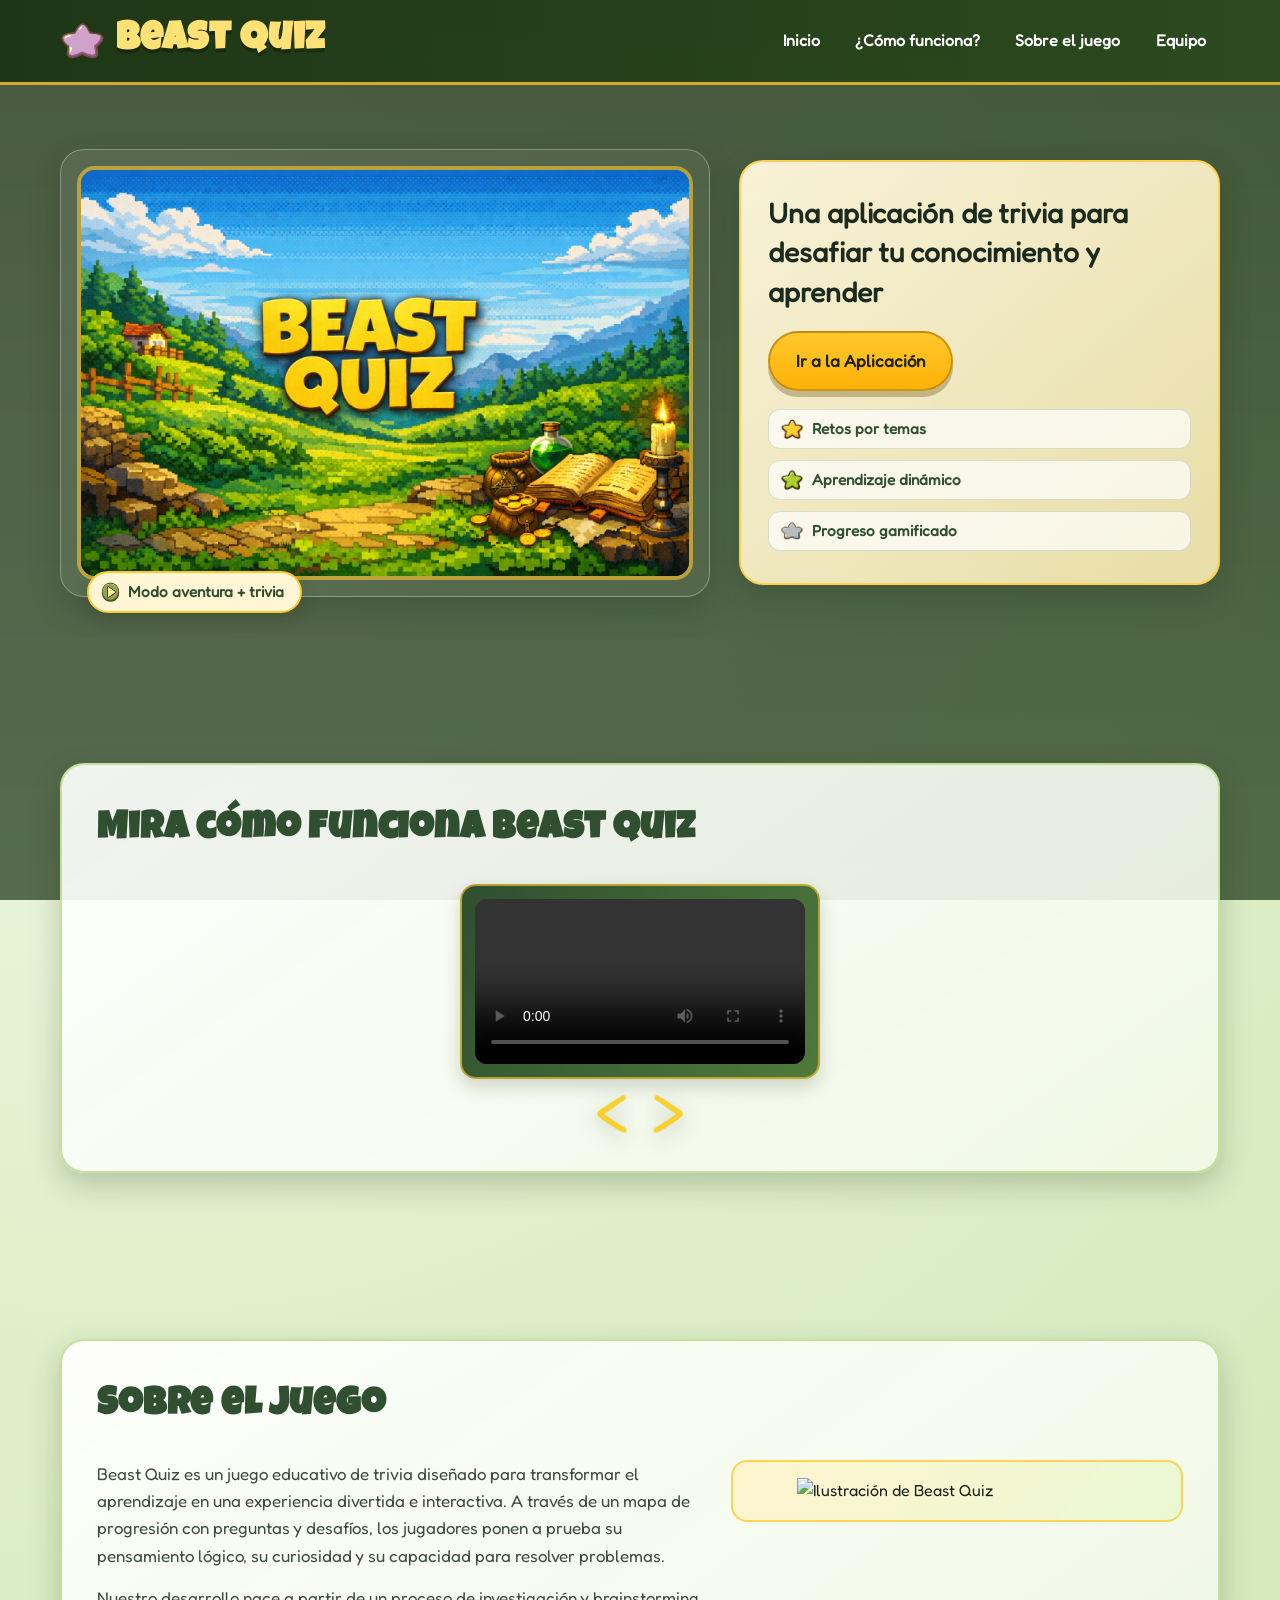
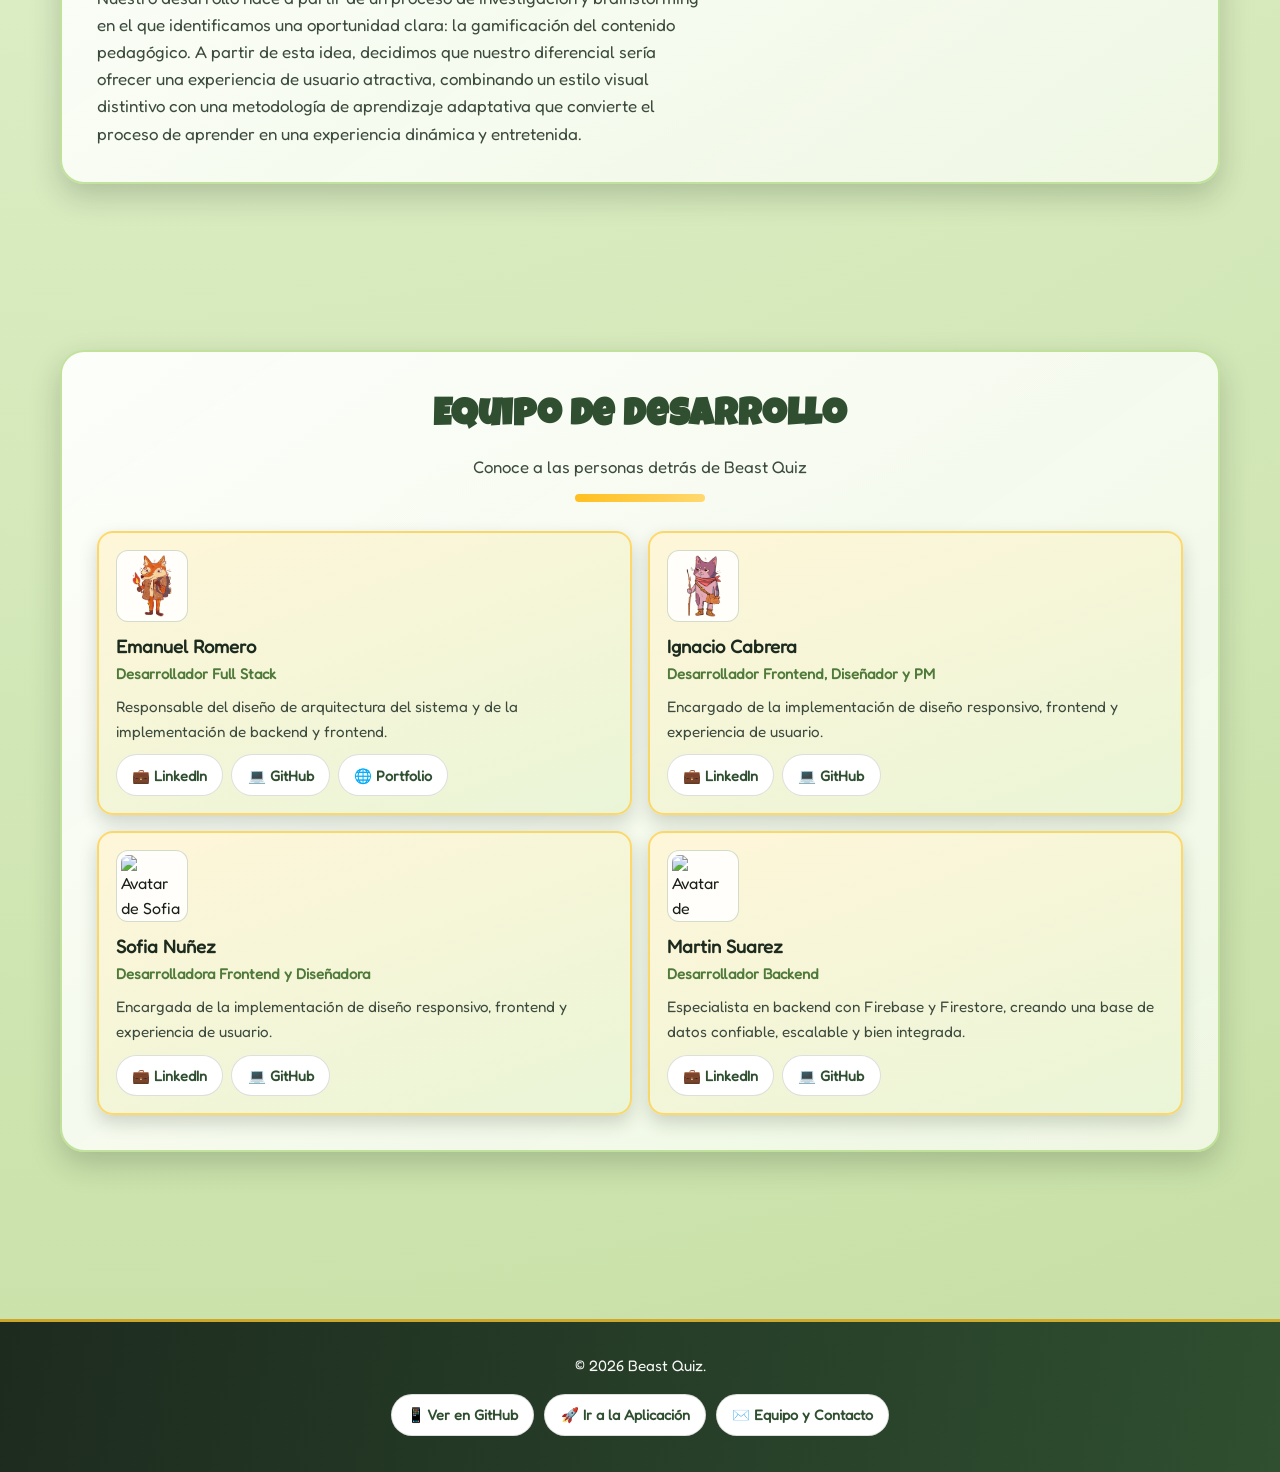
==== commit b1a07c2d: "cambios en video  - como funciona" ====
--- a/index.html
+++ b/index.html
@@ -19,7 +19,7 @@
             <nav class="navbar">
                 <ul>
                     <li><a href="#inicio">Inicio</a></li>
-                    <li><a href="#video">Video</a></li>
+                    <li><a href="#video">¿Cómo funciona?</a></li>
                     <li><a href="#sobre-nosotros">Sobre el juego</a></li>
                     <li><a href="#equipo">Equipo</a></li>
                 </ul>
@@ -117,6 +117,7 @@
                     <div class="member-links">
                         <a href="https://www.linkedin.com/in/luis-emanuel-romero-duarte" target="_blank" class="member-btn linkedin">💼 LinkedIn</a>
                         <a href="https://github.com/padredemellis" target="_blank" class="member-btn github">💻 GitHub</a>
+                        <a href="https://padredemellis.github.io/Portfolio/" target="_blank" class="member-btn portfolio">🌐 Portfolio</a>
                     </div>
                 </div>
 
